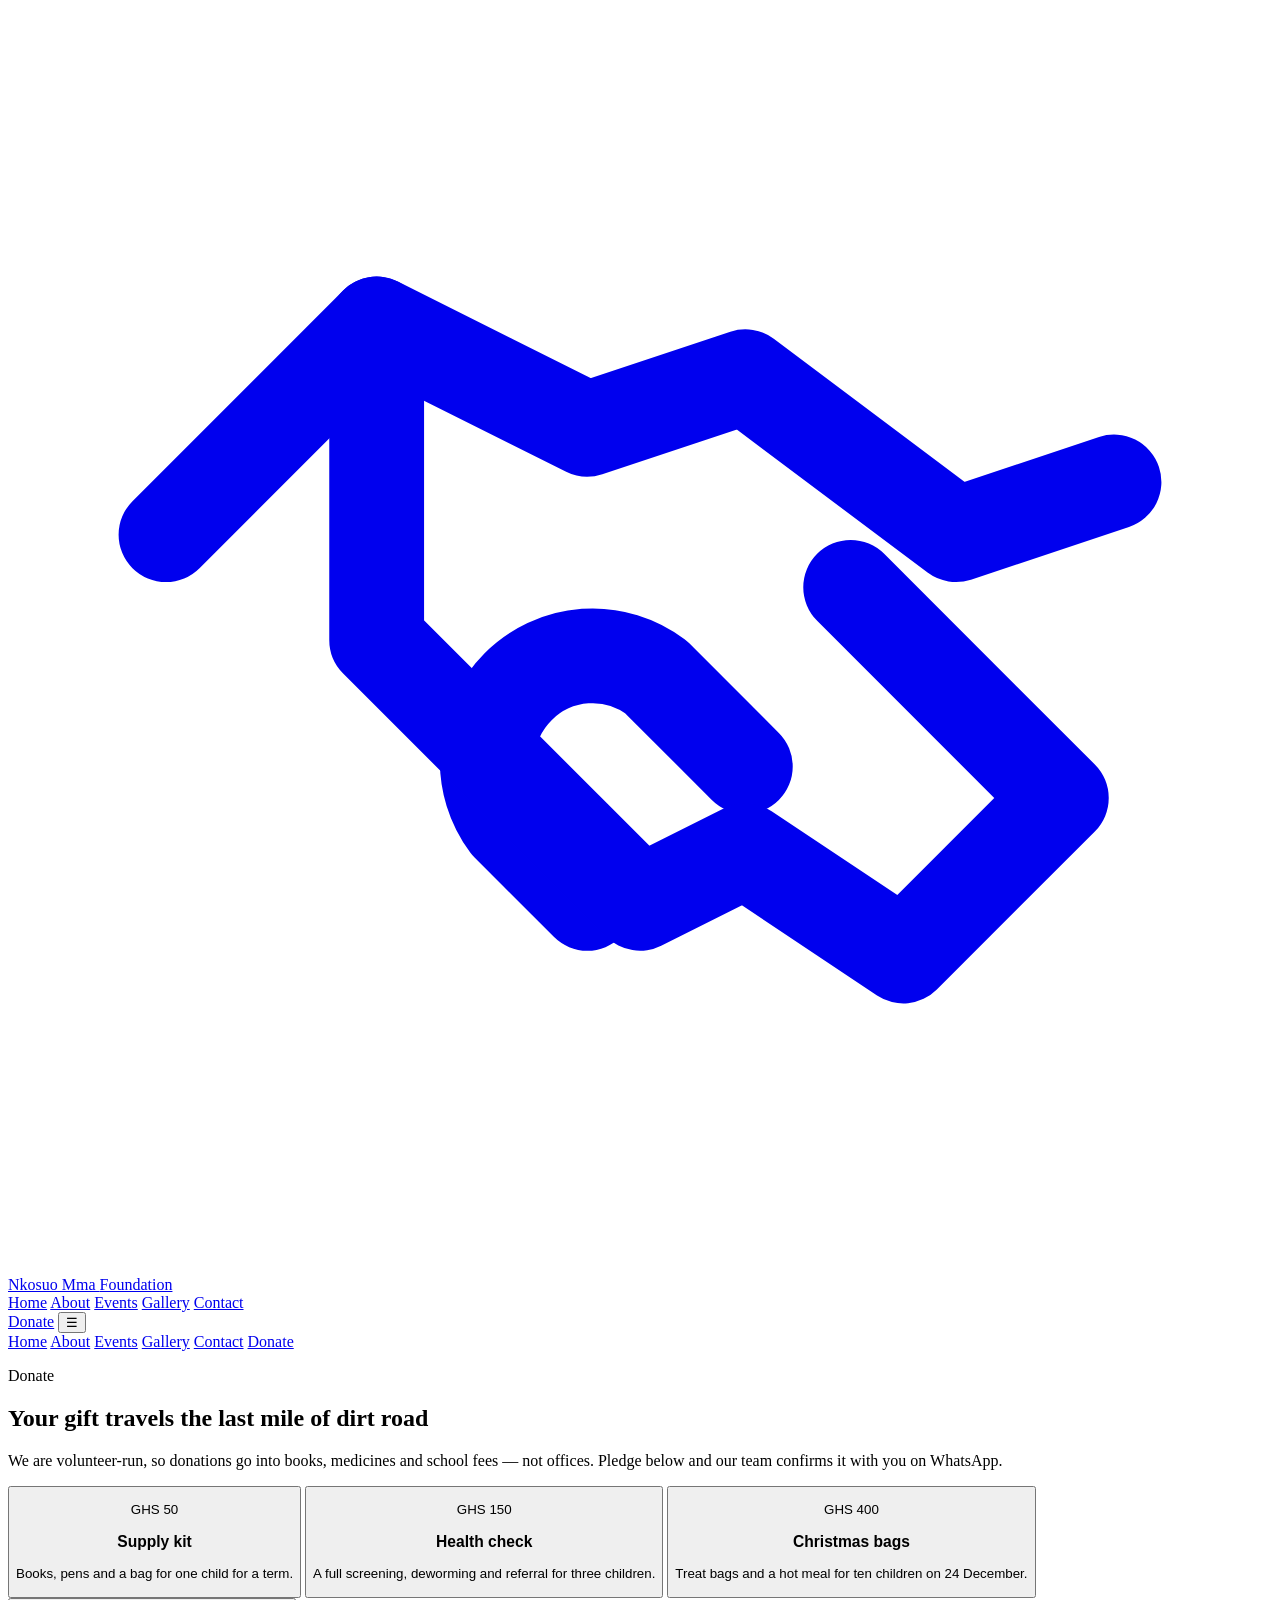
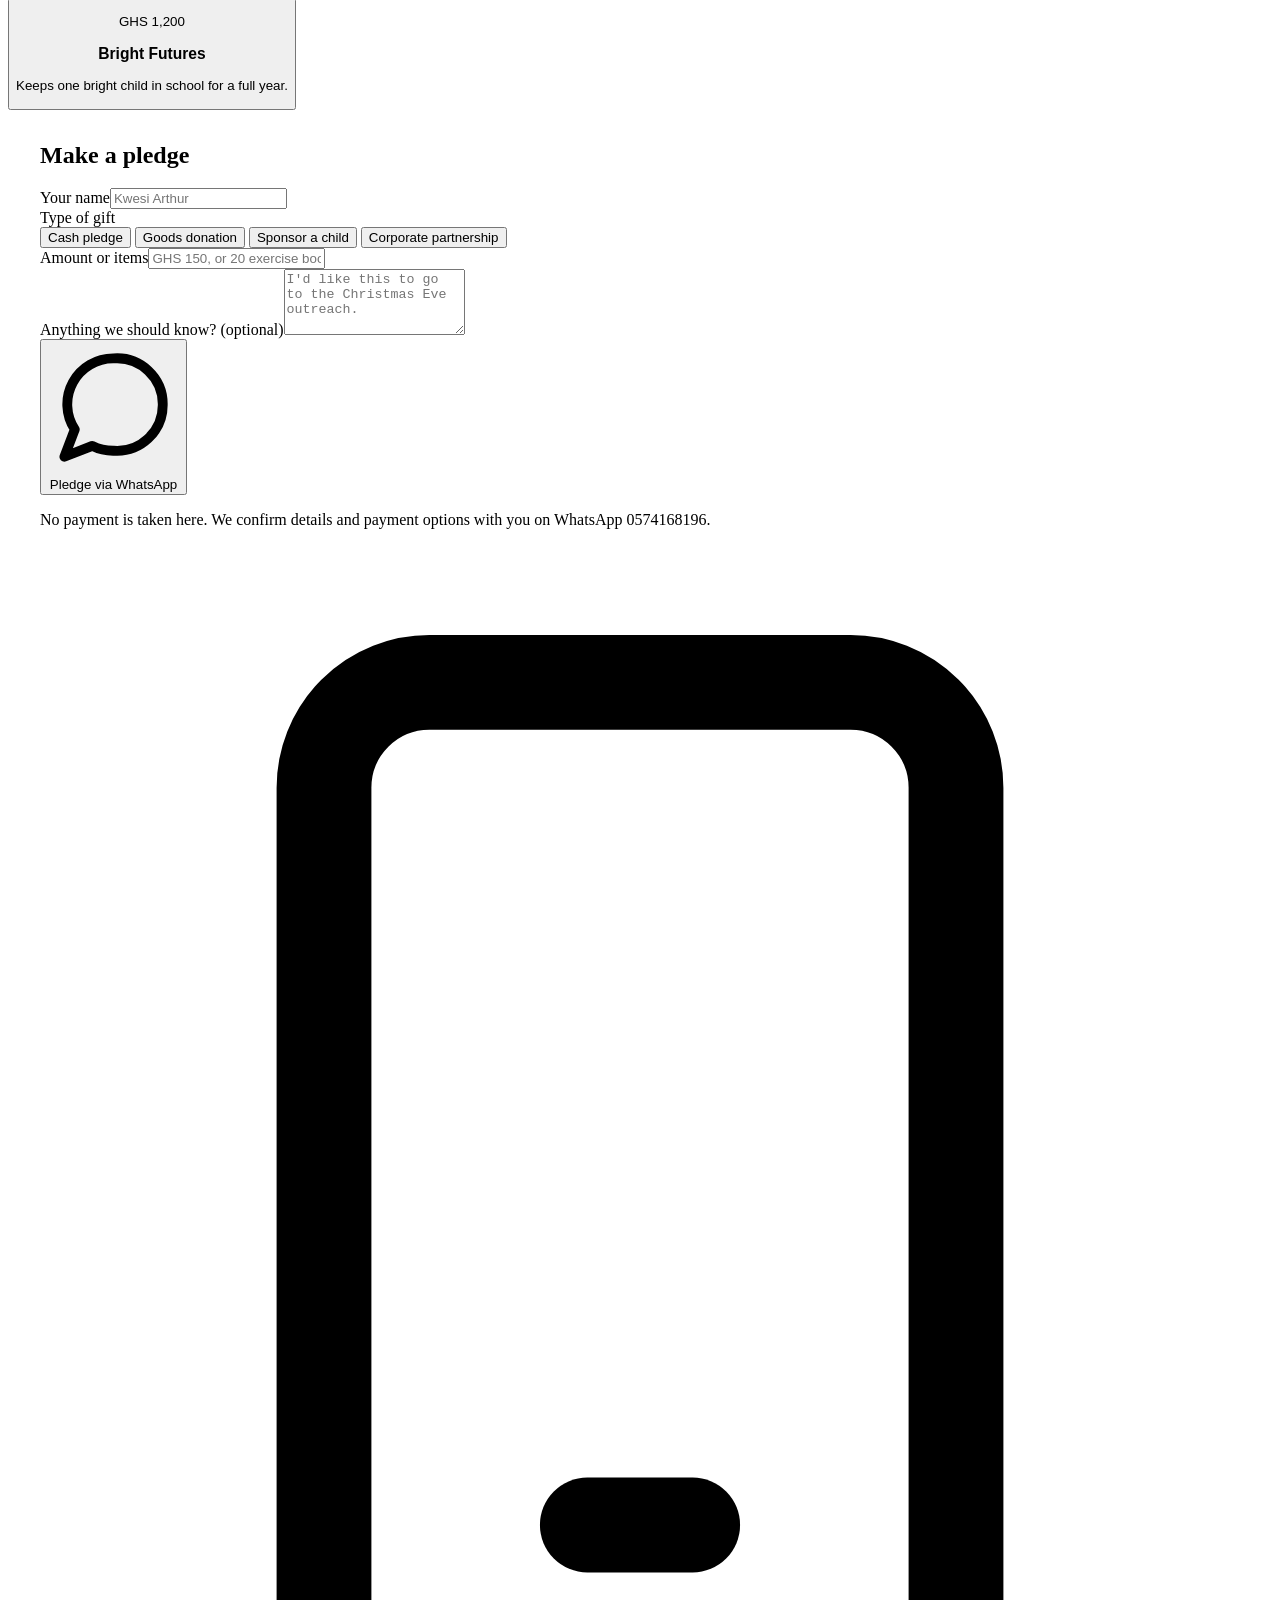
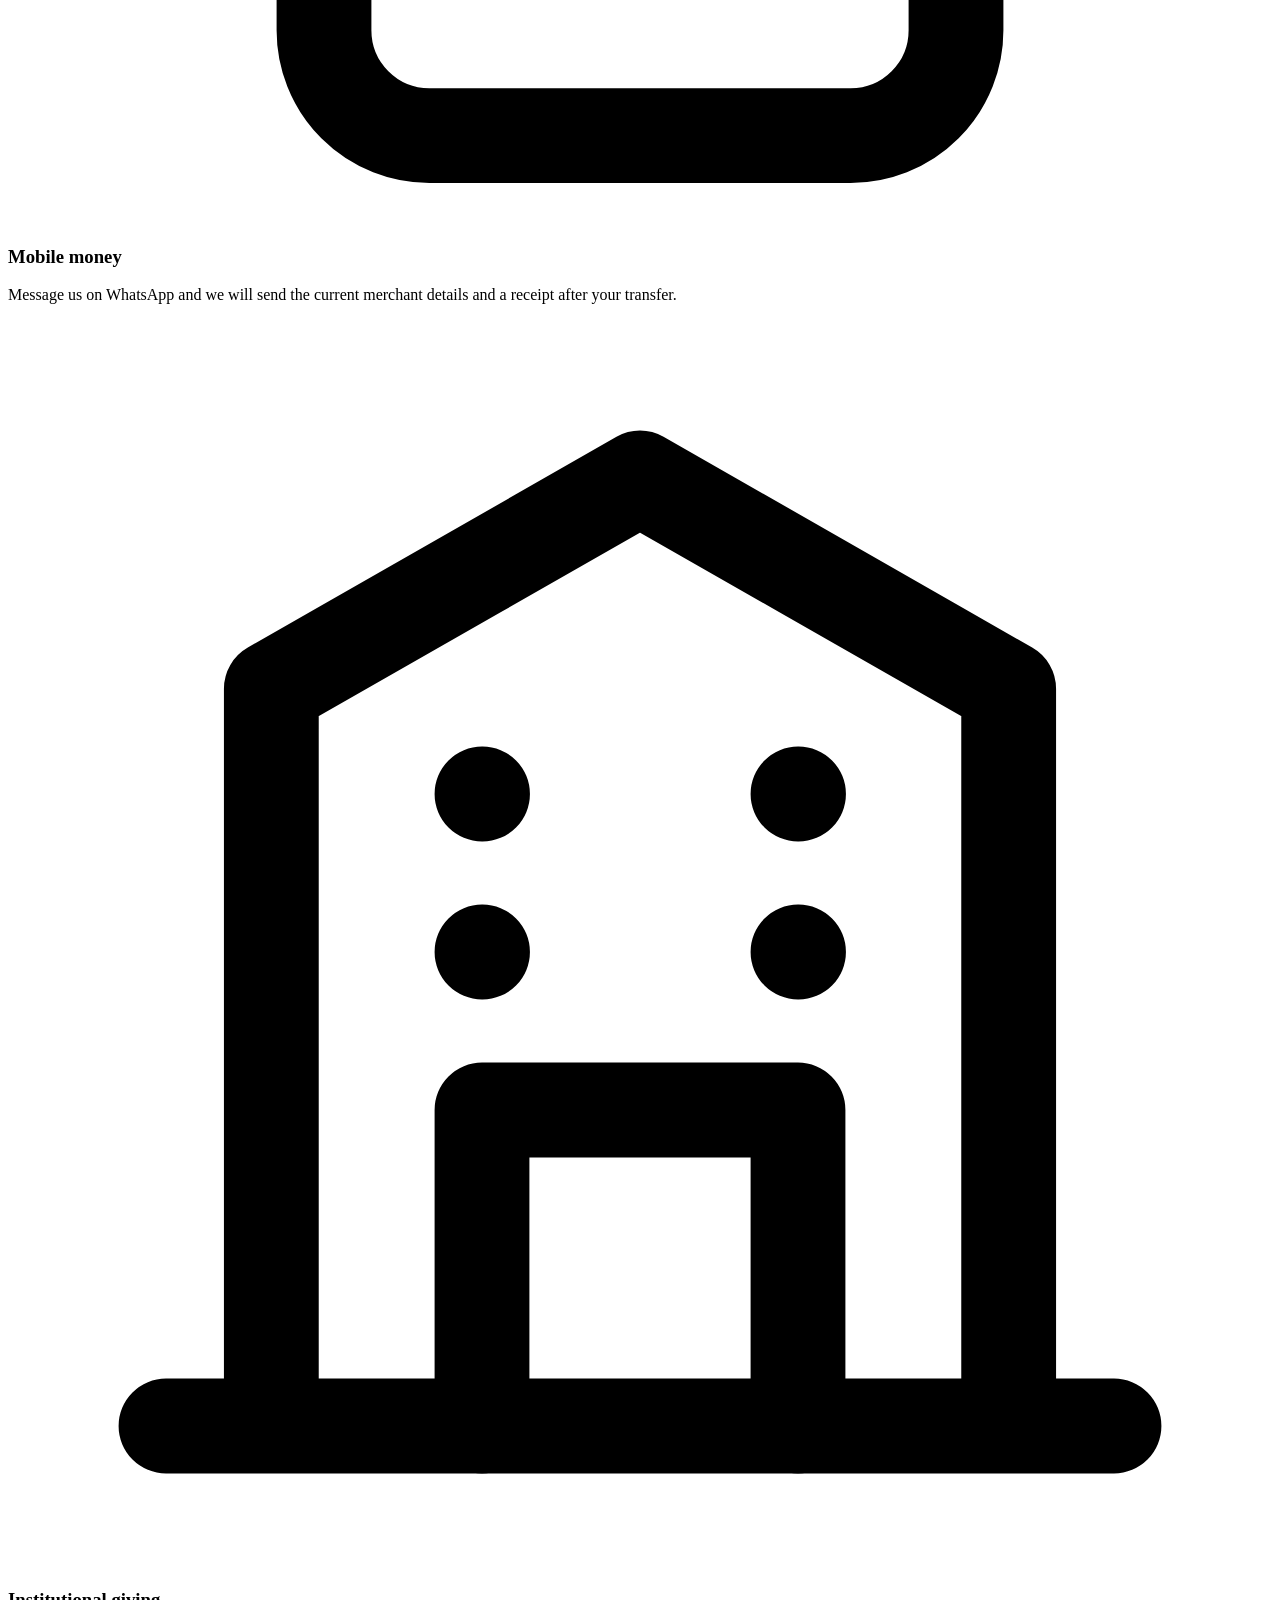
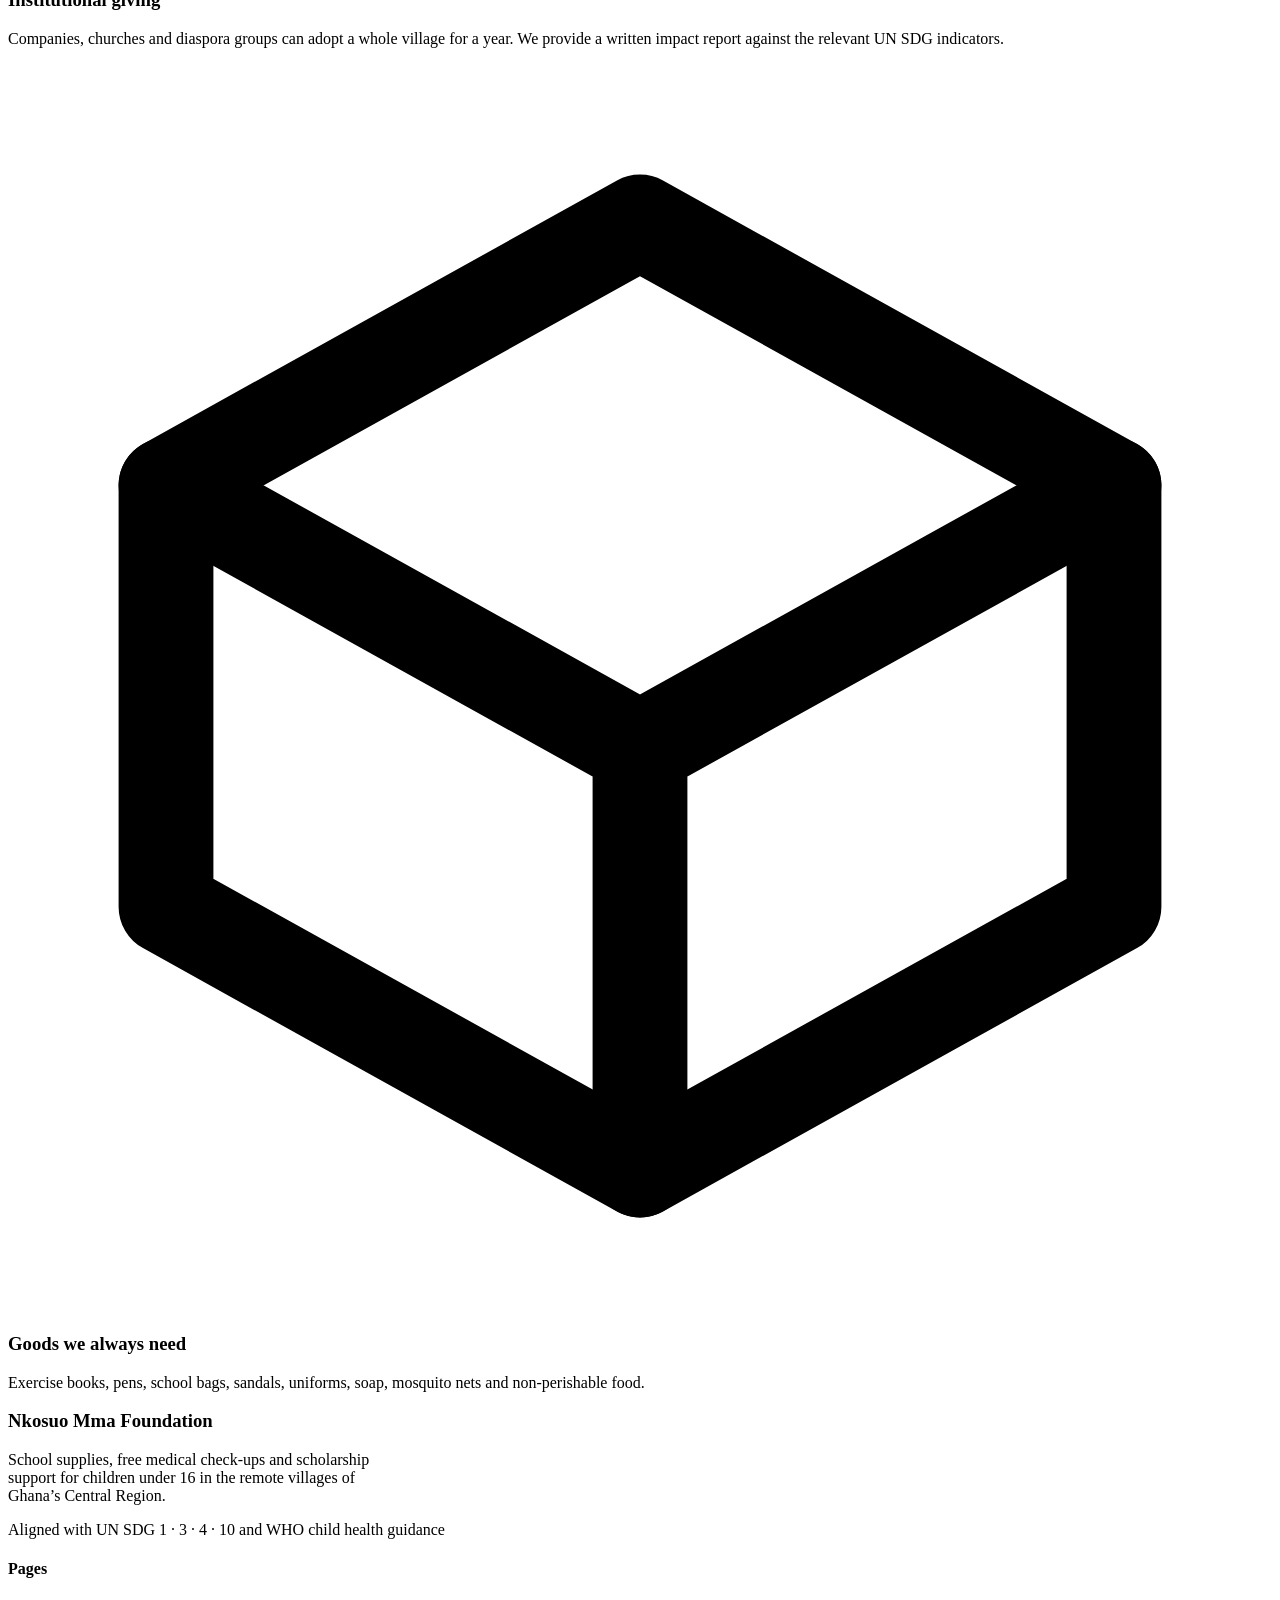
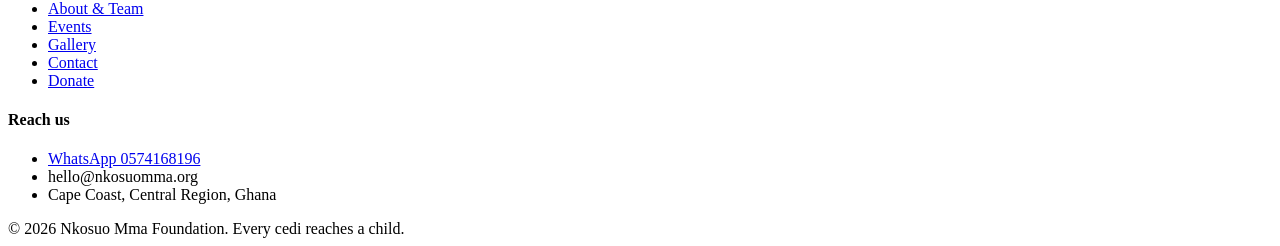
==== donate.html @ 74eac1a5 "Add files via upload" ====
<!DOCTYPE html>
<html lang="en">
<head>
<meta charset="utf-8" />
<meta name="viewport" content="width=device-width, initial-scale=1" />
<title>Donate | Nkosuo Mma Foundation</title>
<meta name="description" content="Give school supplies, fund a medical check-up or sponsor a bright child's schooling in Ghana's Central Region. Pledges are confirmed on WhatsApp 0574168196." />
<meta property="og:title" content="Donate | Nkosuo Mma Foundation" />
<meta property="og:description" content="Give school supplies, fund a medical check-up or sponsor a bright child's schooling in Ghana's Central Region. Pledges are confirmed on WhatsApp 0574168196." />
<meta property="og:type" content="website" />
<meta name="twitter:card" content="summary_large_image" />
<link rel="preconnect" href="https://fonts.googleapis.com" />
<link rel="preconnect" href="https://fonts.gstatic.com" crossorigin />
<link href="https://fonts.googleapis.com/css2?family=Bricolage+Grotesque:opsz,wght@12..96,400..800&family=DM+Sans:wght@400;500;600;700&display=swap" rel="stylesheet" />
<link rel="stylesheet" href="css/style.css" />
</head>
<body>
<header class="header">
  <div class="wrap">
    <div class="header__bar">
      <a class="brand" href="index.html">
        <span class="brand__mark"><svg class="ic" viewBox="0 0 24 24" fill="none" stroke="currentColor" stroke-width="1.8" stroke-linecap="round" stroke-linejoin="round" aria-hidden="true"><path d="M11 17 9.5 15.5a2 2 0 0 1 2.8-2.8L14 14.4"/><path d="m3 10 4-4 4 2 3-1 4 3 3-1"/><path d="M7 6v6l5 5 2-1 3 2 3-3-4-4"/></svg></span>
        <span class="brand__name">Nkosuo Mma
          <span class="brand__sub">Foundation</span>
        </span>
      </a>
      <nav class="nav">
          <a href="index.html">Home</a>
          <a href="about.html">About</a>
          <a href="events.html">Events</a>
          <a href="gallery.html">Gallery</a>
          <a href="contact.html">Contact</a>
      </nav>
      <div class="header__cta">
        <a class="btn btn--primary" href="donate.html">Donate</a>
        <button class="menu-btn" aria-label="Toggle menu">&#9776;</button>
      </div>
    </div>
    <nav class="mobile-nav" id="mobile-nav">
        <a href="index.html">Home</a>
        <a href="about.html">About</a>
        <a href="events.html">Events</a>
        <a href="gallery.html">Gallery</a>
        <a href="contact.html">Contact</a>
        <a href="donate.html">Donate</a>
    </nav>
  </div>
</header>
<main>
<section class="pagehero"><div class="wrap">
  <p class="eyebrow">Donate</p>
  <h1>Your gift travels the last mile of dirt road</h1>
  <p>We are volunteer-run, so donations go into books, medicines and school fees &mdash; not offices. Pledge below and our team confirms it with you on WhatsApp.</p>
</div></section>

<section class="section"><div class="wrap">
  <div class="grid cols-4">
      <button type="button" class="card card--hover tier" data-amount="GHS 50"><p class="amt">GHS 50</p><h3>Supply kit</h3><p>Books, pens and a bag for one child for a term.</p></button>
      <button type="button" class="card card--hover tier" data-amount="GHS 150"><p class="amt">GHS 150</p><h3>Health check</h3><p>A full screening, deworming and referral for three children.</p></button>
      <button type="button" class="card card--hover tier" data-amount="GHS 400"><p class="amt">GHS 400</p><h3>Christmas bags</h3><p>Treat bags and a hot meal for ten children on 24 December.</p></button>
      <button type="button" class="card card--hover tier" data-amount="GHS 1,200"><p class="amt">GHS 1,200</p><h3>Bright Futures</h3><p>Keeps one bright child in school for a full year.</p></button>
  </div>
</div></section>

<section class="section section--tint"><div class="wrap"><div class="form-grid">
  <form id="donate-form" class="card" style="padding:2rem" novalidate>
    <input type="hidden" name="kind" value="Cash pledge" />
    <h2 style="margin-top:0">Make a pledge</h2>
    <div class="mt-6">
      <div class="field"><label for="dname">Your name</label><input id="dname" name="name_" placeholder="Kwesi Arthur" /></div>
      <div class="field"><label>Type of gift</label><div class="chiprow">
          <button type="button" class="chip is-active">Cash pledge</button>
          <button type="button" class="chip">Goods donation</button>
          <button type="button" class="chip">Sponsor a child</button>
          <button type="button" class="chip">Corporate partnership</button>
      </div></div>
      <div class="field"><label for="damount">Amount or items</label><input id="damount" name="amount" placeholder="GHS 150, or 20 exercise books" /></div>
      <div class="field"><label for="dnote">Anything we should know? (optional)</label><textarea id="dnote" name="note" rows="4" placeholder="I'd like this to go to the Christmas Eve outreach."></textarea></div>
      <button type="submit" class="btn btn--primary btn--block"><svg class="ic" viewBox="0 0 24 24" fill="none" stroke="currentColor" stroke-width="1.8" stroke-linecap="round" stroke-linejoin="round" aria-hidden="true"><path d="M21 11.5a8.4 8.4 0 0 1-9 8.4 8.5 8.5 0 0 1-3.9-.9L3 21l1.9-5A8.4 8.4 0 0 1 12 3a8.4 8.4 0 0 1 9 8.5z"/></svg> Pledge via WhatsApp</button>
      <p class="fineprint">No payment is taken here. We confirm details and payment options with you on WhatsApp 0574168196.</p>
    </div>
  </form>
  <aside>
    <div class="side-card"><h3 style="margin-top:0"><svg class="ic" viewBox="0 0 24 24" fill="none" stroke="currentColor" stroke-width="1.8" stroke-linecap="round" stroke-linejoin="round" aria-hidden="true"><rect x="6" y="2" width="12" height="20" rx="2"/><path d="M11 18h2"/></svg> Mobile money</h3><p class="muted mt-4">Message us on WhatsApp and we will send the current merchant details and a receipt after your transfer.</p></div>
    <div class="card"><h3 style="margin-top:0"><svg class="ic" viewBox="0 0 24 24" fill="none" stroke="currentColor" stroke-width="1.8" stroke-linecap="round" stroke-linejoin="round" aria-hidden="true"><path d="M3 21h18M5 21V7l7-4 7 4v14"/><path d="M9 21v-6h6v6M9 9h.01M15 9h.01M9 12h.01M15 12h.01"/></svg> Institutional giving</h3><p>Companies, churches and diaspora groups can adopt a whole village for a year. We provide a written impact report against the relevant UN SDG indicators.</p></div>
    <div class="card"><h3 style="margin-top:0"><svg class="ic" viewBox="0 0 24 24" fill="none" stroke="currentColor" stroke-width="1.8" stroke-linecap="round" stroke-linejoin="round" aria-hidden="true"><path d="m21 8-9-5-9 5v8l9 5 9-5V8z"/><path d="m3 8 9 5 9-5M12 13v8"/></svg> Goods we always need</h3><p>Exercise books, pens, school bags, sandals, uniforms, soap, mosquito nets and non-perishable food.</p></div>
  </aside>
</div></div></section>
</main>
<footer class="footer">
  <div class="wrap">
    <div class="grid">
      <div>
        <h3>Nkosuo Mma Foundation</h3>
        <p style="margin-top:.75rem;max-width:24rem">School supplies, free medical check-ups and scholarship support for children under 16 in the remote villages of Ghana&rsquo;s Central Region.</p>
        <p class="sdg">Aligned with UN SDG 1 &middot; 3 &middot; 4 &middot; 10 and WHO child health guidance</p>
      </div>
      <div>
        <h4>Pages</h4>
        <ul>
          <li><a href="about.html">About &amp; Team</a></li>
          <li><a href="events.html">Events</a></li>
          <li><a href="gallery.html">Gallery</a></li>
          <li><a href="contact.html">Contact</a></li>
          <li><a href="donate.html">Donate</a></li>
        </ul>
      </div>
      <div>
        <h4>Reach us</h4>
        <ul>
          <li><a data-wa="Hello Nkosuo Mma Foundation, I'd like to know more." href="#">WhatsApp 0574168196</a></li>
          <li>hello@nkosuomma.org</li>
          <li>Cape Coast, Central Region, Ghana</li>
        </ul>
      </div>
    </div>
  </div>
  <div class="footer__bottom">&copy; <span id="year">2026</span> Nkosuo Mma Foundation. Every cedi reaches a child.</div>
</footer>
<div id="toast" role="status" aria-live="polite"></div>
<script src="js/main.js"></script>
</body>
</html>
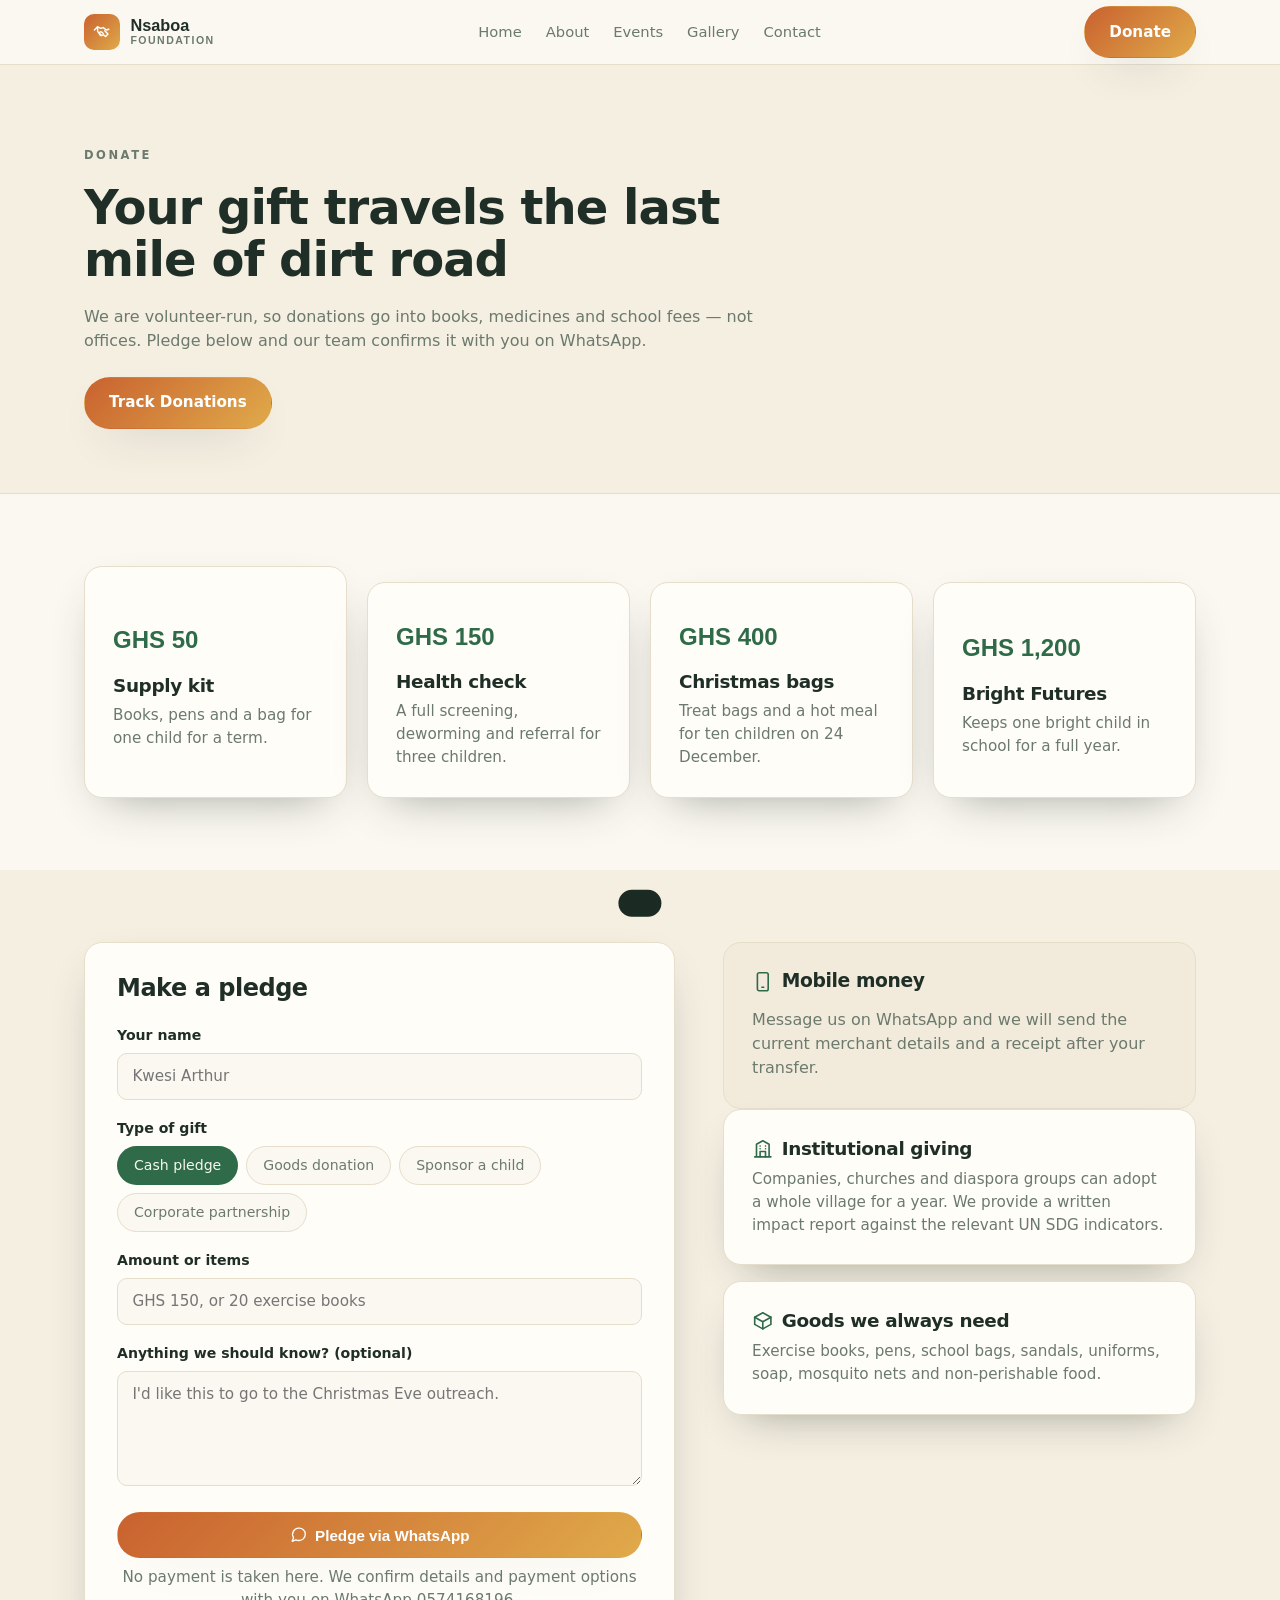
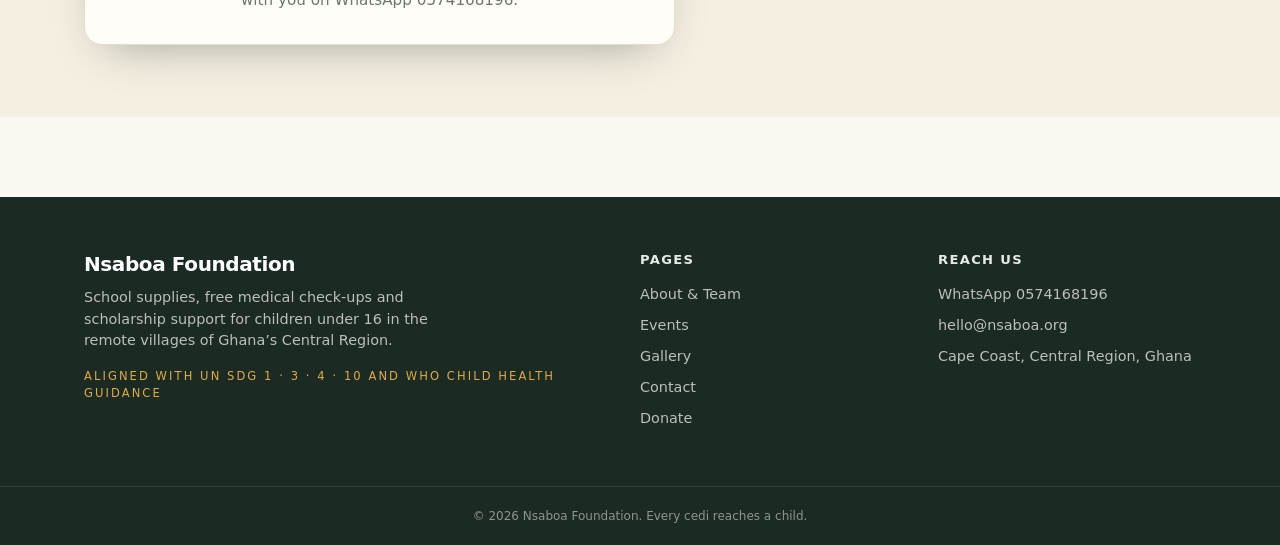
==== commit 54a27c3c: "Update foundation name from Nkosuo Mma to Nsaboa" ====
--- a/donate.html
+++ b/donate.html
@@ -3,9 +3,9 @@
 <head>
 <meta charset="utf-8" />
 <meta name="viewport" content="width=device-width, initial-scale=1" />
-<title>Donate | Nkosuo Mma Foundation</title>
+<title>Donate | Nsaboa Foundation</title>
 <meta name="description" content="Give school supplies, fund a medical check-up or sponsor a bright child's schooling in Ghana's Central Region. Pledges are confirmed on WhatsApp 0574168196." />
-<meta property="og:title" content="Donate | Nkosuo Mma Foundation" />
+<meta property="og:title" content="Donate | Nsaboa Foundation" />
 <meta property="og:description" content="Give school supplies, fund a medical check-up or sponsor a bright child's schooling in Ghana's Central Region. Pledges are confirmed on WhatsApp 0574168196." />
 <meta property="og:type" content="website" />
 <meta name="twitter:card" content="summary_large_image" />
@@ -20,7 +20,7 @@
     <div class="header__bar">
       <a class="brand" href="index.html">
         <span class="brand__mark"><svg class="ic" viewBox="0 0 24 24" fill="none" stroke="currentColor" stroke-width="1.8" stroke-linecap="round" stroke-linejoin="round" aria-hidden="true"><path d="M11 17 9.5 15.5a2 2 0 0 1 2.8-2.8L14 14.4"/><path d="m3 10 4-4 4 2 3-1 4 3 3-1"/><path d="M7 6v6l5 5 2-1 3 2 3-3-4-4"/></svg></span>
-        <span class="brand__name">Nkosuo Mma
+        <span class="brand__name">Nsaboa
           <span class="brand__sub">Foundation</span>
         </span>
       </a>
@@ -51,6 +51,8 @@
   <p class="eyebrow">Donate</p>
   <h1>Your gift travels the last mile of dirt road</h1>
   <p>We are volunteer-run, so donations go into books, medicines and school fees &mdash; not offices. Pledge below and our team confirms it with you on WhatsApp.</p>
+  <br>
+  <a class="btn btn--primary" href="donations.html">Track Donations</a>
 </div></section>
 
 <section class="section"><div class="wrap">
@@ -91,7 +93,7 @@
   <div class="wrap">
     <div class="grid">
       <div>
-        <h3>Nkosuo Mma Foundation</h3>
+        <h3>Nsaboa Foundation</h3>
         <p style="margin-top:.75rem;max-width:24rem">School supplies, free medical check-ups and scholarship support for children under 16 in the remote villages of Ghana&rsquo;s Central Region.</p>
         <p class="sdg">Aligned with UN SDG 1 &middot; 3 &middot; 4 &middot; 10 and WHO child health guidance</p>
       </div>
@@ -108,14 +110,14 @@
       <div>
         <h4>Reach us</h4>
         <ul>
-          <li><a data-wa="Hello Nkosuo Mma Foundation, I'd like to know more." href="#">WhatsApp 0574168196</a></li>
-          <li>hello@nkosuomma.org</li>
+          <li><a data-wa="Hello Nsaboa Foundation, I'd like to know more." href="#">WhatsApp 0574168196</a></li>
+          <li>hello@nsaboa.org</li>
           <li>Cape Coast, Central Region, Ghana</li>
         </ul>
       </div>
     </div>
   </div>
-  <div class="footer__bottom">&copy; <span id="year">2026</span> Nkosuo Mma Foundation. Every cedi reaches a child.</div>
+  <div class="footer__bottom">&copy; <span id="year">2026</span> Nsaboa Foundation. Every cedi reaches a child.</div>
 </footer>
 <div id="toast" role="status" aria-live="polite"></div>
 <script src="js/main.js"></script>
--- a/css/style.css
+++ b/css/style.css
@@ -0,0 +1,176 @@
+
+:root{
+  --bg:#fbf8f1; --fg:#1f2e26; --card:#fffdf8; --primary:#2f6b48; --primary-fg:#f9f7f0;
+  --secondary:#f0e7d5; --muted-fg:#6b7a6d; --accent:#c9622f; --gold:#e0aa4a;
+  --gold-fg:#3d3011; --ink:#1b2a22; --border:#e6ddcb; --radius:12px;
+  --shadow-soft:0 18px 45px -22px rgba(31,46,38,.45);
+  --shadow-lift:0 28px 60px -28px rgba(31,46,38,.55);
+  --gradient-warm:linear-gradient(135deg,var(--accent),var(--gold));
+  --gradient-hero:linear-gradient(180deg,rgba(24,38,30,.85),rgba(24,38,30,.45));
+}
+*{box-sizing:border-box;margin:0;padding:0;border-color:var(--border)}
+html{scroll-behavior:smooth}
+body{background:var(--bg);color:var(--fg);font-family:"DM Sans",system-ui,sans-serif;line-height:1.5;-webkit-font-smoothing:antialiased}
+h1,h2,h3,h4{font-family:"Bricolage Grotesque","DM Sans",system-ui,sans-serif;letter-spacing:-.02em;line-height:1.1}
+img{display:block;max-width:100%}
+a{color:inherit;text-decoration:none}
+.wrap{max-width:72rem;margin:0 auto;padding:0 1.25rem}
+.eyebrow{font-size:.72rem;font-weight:700;text-transform:uppercase;letter-spacing:.22em;color:var(--accent)}
+.muted{color:var(--muted-fg)}
+.section{padding:4.5rem 0}
+.section--tint{background:#f5efe2}
+.grid{display:grid;gap:1.25rem}
+
+/* buttons */
+.btn{display:inline-flex;align-items:center;justify-content:center;gap:.5rem;border:1px solid transparent;border-radius:999px;
+  padding:.85rem 1.5rem;font-weight:600;font-size:.95rem;cursor:pointer;transition:transform .15s ease,opacity .15s ease,background .15s ease}
+.btn:hover{transform:translateY(-2px)}
+.btn--primary{background:var(--gradient-warm);color:#fff;box-shadow:var(--shadow-soft)}
+.btn--gold{background:var(--gold);color:var(--gold-fg)}
+.btn--ondark{background:rgba(255,255,255,.12);color:#fff;border-color:rgba(255,255,255,.35);backdrop-filter:blur(4px)}
+.btn--outline{background:transparent;color:var(--fg);border-color:var(--border)}
+.btn--outline:hover{background:var(--secondary)}
+.btn--block{width:100%}
+
+/* header */
+.header{position:sticky;top:0;z-index:50;background:rgba(251,248,241,.9);backdrop-filter:blur(8px);border-bottom:1px solid var(--border)}
+.header__bar{display:flex;align-items:center;justify-content:space-between;height:4rem}
+.brand{display:flex;align-items:center;gap:.65rem;font-weight:700}
+.brand__mark{width:2.25rem;height:2.25rem;border-radius:10px;background:var(--gradient-warm);display:grid;place-items:center;color:#fff;font-size:1rem}
+.brand__name{font-family:"Bricolage Grotesque",sans-serif;font-size:1.02rem;line-height:1.1}
+.brand__sub{display:block;font-size:.66rem;letter-spacing:.14em;text-transform:uppercase;color:var(--muted-fg);font-weight:600}
+.nav{display:flex;align-items:center;gap:1.5rem}
+.nav a{font-size:.92rem;color:var(--muted-fg);font-weight:500}
+.nav a:hover,.nav a.is-active{color:var(--primary)}
+.header__cta{display:flex;align-items:center;gap:1rem}
+.menu-btn{display:none;background:none;border:1px solid var(--border);border-radius:8px;padding:.45rem .6rem;cursor:pointer;font-size:1rem}
+.mobile-nav{display:none;flex-direction:column;gap:.25rem;padding:.75rem 0 1.25rem;border-top:1px solid var(--border)}
+.mobile-nav.is-open{display:flex}
+.mobile-nav a{padding:.6rem .25rem;color:var(--muted-fg);font-weight:500}
+
+/* hero */
+.hero{position:relative}
+.hero img{height:64vh;min-height:420px;width:100%;object-fit:cover}
+.hero__overlay{position:absolute;inset:0;background:var(--gradient-hero)}
+.hero__content{position:absolute;inset:0;display:flex;align-items:center}
+.hero h1{margin-top:1rem;max-width:46rem;font-size:clamp(2.1rem,5.2vw,3.6rem);color:#fff;font-weight:800}
+.hero p.lead{margin-top:1.1rem;max-width:34rem;color:rgba(255,255,255,.87);font-size:1.05rem}
+.hero .eyebrow{color:var(--gold)}
+.hero__actions{margin-top:2rem;display:flex;flex-wrap:wrap;gap:.75rem}
+
+/* page hero */
+.pagehero{background:#f5efe2;border-bottom:1px solid var(--border);padding:4rem 0}
+.pagehero h1{margin-top:1rem;max-width:46rem;font-size:clamp(2rem,4.4vw,3rem);font-weight:700}
+.pagehero p{margin-top:1.15rem;max-width:42rem;color:var(--muted-fg)}
+
+/* stats */
+.stats{background:var(--card);border-bottom:1px solid var(--border)}
+.stats .grid{padding:2.5rem 0;grid-template-columns:repeat(auto-fit,minmax(200px,1fr))}
+.stats .k{font-family:"Bricolage Grotesque",sans-serif;font-size:2.1rem;font-weight:800;color:var(--primary)}
+.stats .v{margin-top:.25rem;font-size:.9rem;color:var(--muted-fg)}
+
+.card{background:var(--card);border:1px solid var(--border);border-radius:18px;padding:1.75rem;box-shadow:var(--shadow-soft)}
+.card--hover{transition:transform .2s ease}
+.card--hover:hover{transform:translateY(-4px)}
+.card h3{margin-top:1.1rem;font-size:1.15rem}
+.card p{margin-top:.5rem;color:var(--muted-fg);font-size:.95rem}
+.icon-badge{width:3rem;height:3rem;border-radius:12px;background:rgba(47,107,72,.1);display:grid;place-items:center;font-size:1.35rem}
+.pill{display:inline-block;background:var(--gradient-warm);color:#fff;border-radius:999px;padding:.3rem .8rem;font-size:.72rem;font-weight:700;letter-spacing:.04em}
+
+.split{display:grid;gap:3rem;grid-template-columns:1.1fr 1fr;align-items:center}
+.split img{border-radius:24px;box-shadow:var(--shadow-lift);object-fit:cover;width:100%}
+h2.big{margin-top:.75rem;font-size:clamp(1.7rem,3.6vw,2.4rem)}
+.cols-3{grid-template-columns:repeat(auto-fit,minmax(260px,1fr))}
+.cols-4{grid-template-columns:repeat(auto-fit,minmax(230px,1fr))}
+.mt-10{margin-top:2.5rem}.mt-6{margin-top:1.5rem}.mt-4{margin-top:1rem}
+
+/* cta banner */
+.cta{background:var(--ink);border-radius:26px;padding:3.5rem 2rem;text-align:center;color:#fff;box-shadow:var(--shadow-lift)}
+.cta h2{margin:1rem auto 0;max-width:40rem;font-size:clamp(1.7rem,3.6vw,2.4rem)}
+.cta p{margin:1rem auto 0;max-width:34rem;color:rgba(255,255,255,.75)}
+.cta__actions{margin-top:2rem;display:flex;flex-wrap:wrap;gap:.75rem;justify-content:center}
+.cta .emoji{font-size:2rem}
+
+/* team */
+.team-card{text-align:center}
+.avatar{margin:0 auto;width:4rem;height:4rem;border-radius:50%;background:var(--gradient-warm);display:grid;place-items:center;color:#fff;font-family:"Bricolage Grotesque",sans-serif;font-weight:700;font-size:1.15rem}
+
+/* gallery */
+.gallery{display:grid;gap:1.25rem;grid-template-columns:repeat(4,1fr);grid-auto-rows:240px}
+.figure{position:relative;overflow:hidden;border-radius:18px;box-shadow:var(--shadow-soft)}
+.figure img{width:100%;height:100%;object-fit:cover;transition:transform .5s ease}
+.figure:hover img{transform:scale(1.06)}
+.figure figcaption{position:absolute;left:0;right:0;bottom:0;padding:1rem;color:#fff;font-size:.9rem;font-weight:500;background:var(--gradient-hero)}
+.figure--wide{grid-column:span 2;grid-row:span 2}
+
+/* events */
+.event-hero{position:relative}
+.event-hero img{height:22rem;width:100%;object-fit:cover}
+.event-hero .cap{position:absolute;inset:0;background:var(--gradient-hero)}
+.event-hero .txt{position:absolute;bottom:0;padding:2rem}
+.event-hero h2{margin-top:1rem;color:#fff;font-size:clamp(1.7rem,3.6vw,2.4rem);max-width:34rem}
+.event-body{display:grid;gap:2rem;grid-template-columns:1.4fr 1fr;padding:2rem}
+.factlist{list-style:none;background:#f2ebdc;border-radius:18px;padding:1.5rem;display:grid;gap:1rem;font-size:.9rem}
+.factlist strong{display:block}
+.event-row{display:grid;gap:1rem;grid-template-columns:170px 1fr auto;align-items:center}
+.event-row .date{font-family:"Bricolage Grotesque",sans-serif;font-weight:700;color:var(--primary)}
+
+/* forms */
+.form-grid{display:grid;gap:3rem;grid-template-columns:1fr .8fr;align-items:start}
+label{display:block;font-size:.88rem;font-weight:600;margin-bottom:.4rem}
+input,select,textarea{width:100%;font:inherit;font-size:.95rem;padding:.7rem .9rem;border:1px solid var(--border);border-radius:10px;background:var(--bg);color:var(--fg)}
+input:focus,select:focus,textarea:focus{outline:2px solid var(--primary);outline-offset:1px}
+.field{margin-bottom:1.15rem}
+.chiprow{display:flex;flex-wrap:wrap;gap:.5rem}
+.chip{border:1px solid var(--border);background:var(--bg);color:var(--muted-fg);border-radius:999px;padding:.5rem 1rem;font:inherit;font-size:.88rem;cursor:pointer}
+.chip.is-active{background:var(--primary);color:var(--primary-fg);border-color:transparent}
+.fineprint{margin-top:.9rem;text-align:center;font-size:.78rem;color:var(--muted-fg)}
+.tier{cursor:pointer;text-align:left;width:100%;font:inherit;color:inherit}
+.tier .amt{font-family:"Bricolage Grotesque",sans-serif;font-size:1.5rem;font-weight:800;color:var(--primary)}
+.side-card{background:#f2ebdc;border:1px solid var(--border);border-radius:18px;padding:1.75rem}
+.side-card+.side-card,.card+.card{margin-top:1rem}
+
+/* footer */
+.footer{margin-top:5rem;background:var(--ink);color:#fff}
+.footer .grid{grid-template-columns:2fr 1fr 1fr;gap:2.5rem;padding:3.5rem 0}
+.footer h3{font-size:1.25rem}
+.footer p,.footer li,.footer a{color:rgba(255,255,255,.7);font-size:.9rem}
+.footer ul{list-style:none;display:grid;gap:.6rem;margin-top:1rem}
+.footer a:hover{color:var(--gold)}
+.footer h4{font-size:.82rem;text-transform:uppercase;letter-spacing:.1em;color:rgba(255,255,255,.9)}
+.footer .sdg{margin-top:1rem;font-size:.72rem;text-transform:uppercase;letter-spacing:.18em;color:var(--gold)}
+.footer__bottom{border-top:1px solid rgba(255,255,255,.1);padding:1.25rem;text-align:center;font-size:.75rem;color:rgba(255,255,255,.5)}
+
+/* toast */
+#toast{position:fixed;bottom:1.5rem;left:50%;transform:translate(-50%,150%);background:var(--ink);color:#fff;
+  padding:.85rem 1.35rem;border-radius:999px;font-size:.9rem;box-shadow:var(--shadow-lift);transition:transform .3s ease;z-index:100}
+#toast.show{transform:translate(-50%,0)}
+
+@media(max-width:900px){
+  .split,.event-body,.form-grid,.footer .grid{grid-template-columns:1fr}
+  .event-row{grid-template-columns:1fr}
+  .gallery{grid-template-columns:repeat(2,1fr)}
+  .nav{display:none}
+  .menu-btn{display:block}
+}
+@media(max-width:560px){
+  .gallery{grid-template-columns:1fr;grid-auto-rows:220px}
+  .figure--wide{grid-column:span 1;grid-row:span 1}
+  .header__cta .btn{display:none}
+}
+
+.ic{width:1.15em;height:1.15em;flex:none;vertical-align:-.18em}
+.icon-badge .ic{width:1.5rem;height:1.5rem;color:var(--primary)}
+.brand__mark .ic{width:1.2rem;height:1.2rem;color:#fff}
+.cta .emoji .ic{width:2.1rem;height:2.1rem;color:var(--gold)}
+.factlist li{display:flex;gap:.65rem;align-items:flex-start}
+.factlist .ic{color:var(--primary);margin-top:.15rem}
+.footer li{display:flex;gap:.55rem;align-items:flex-start}
+.footer .ic{color:var(--gold);margin-top:.15rem}
+.side-card h3,.card h3{display:flex;align-items:center;gap:.5rem}
+.side-card h3 .ic,.card h3 .ic{color:var(--primary);width:1.35rem;height:1.35rem}
+.contact-list li{display:flex;gap:.7rem;align-items:flex-start}
+.contact-list .ic{color:var(--primary);margin-top:.2rem}
+.pill .ic{width:.9rem;height:.9rem;vertical-align:-.12em;margin-right:.2rem}
+.contact-list li{display:block;position:relative;padding-left:1.75rem}
+.contact-list .ic{position:absolute;left:0;top:.15rem;margin:0}
